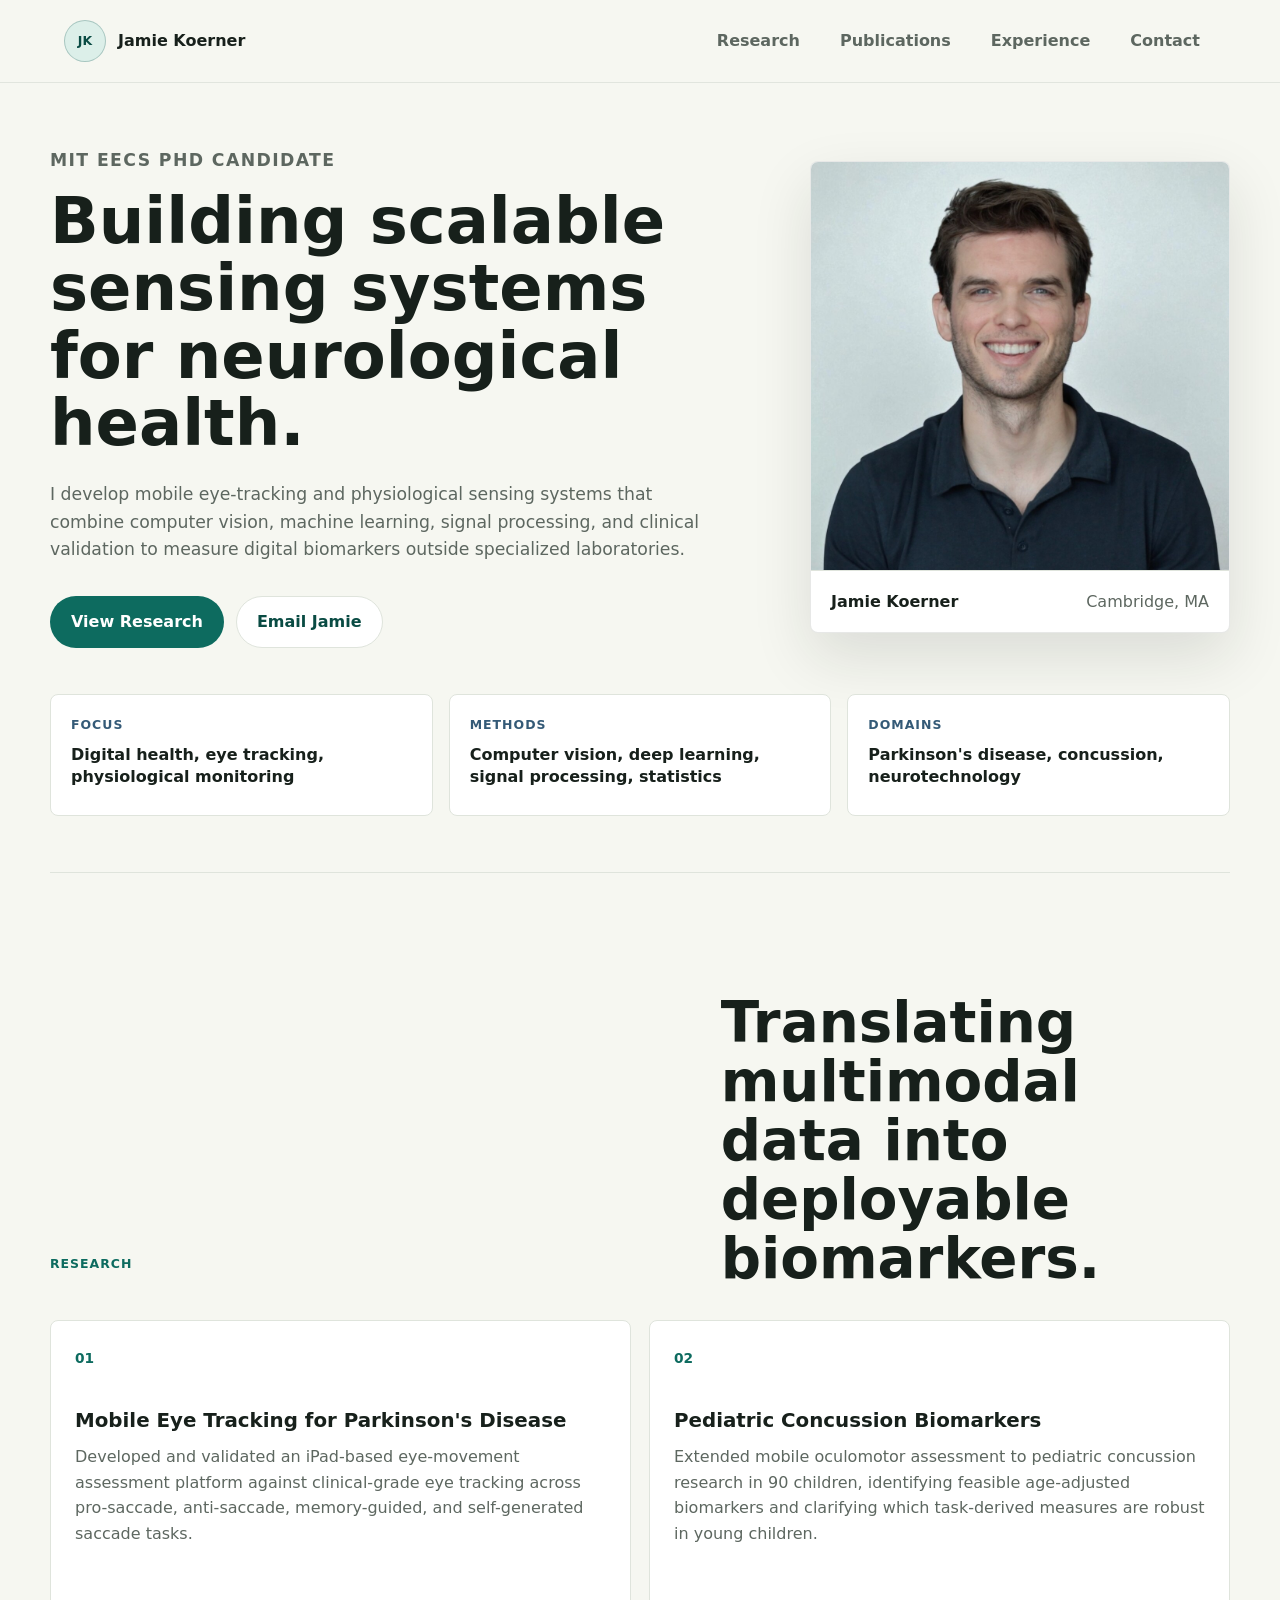
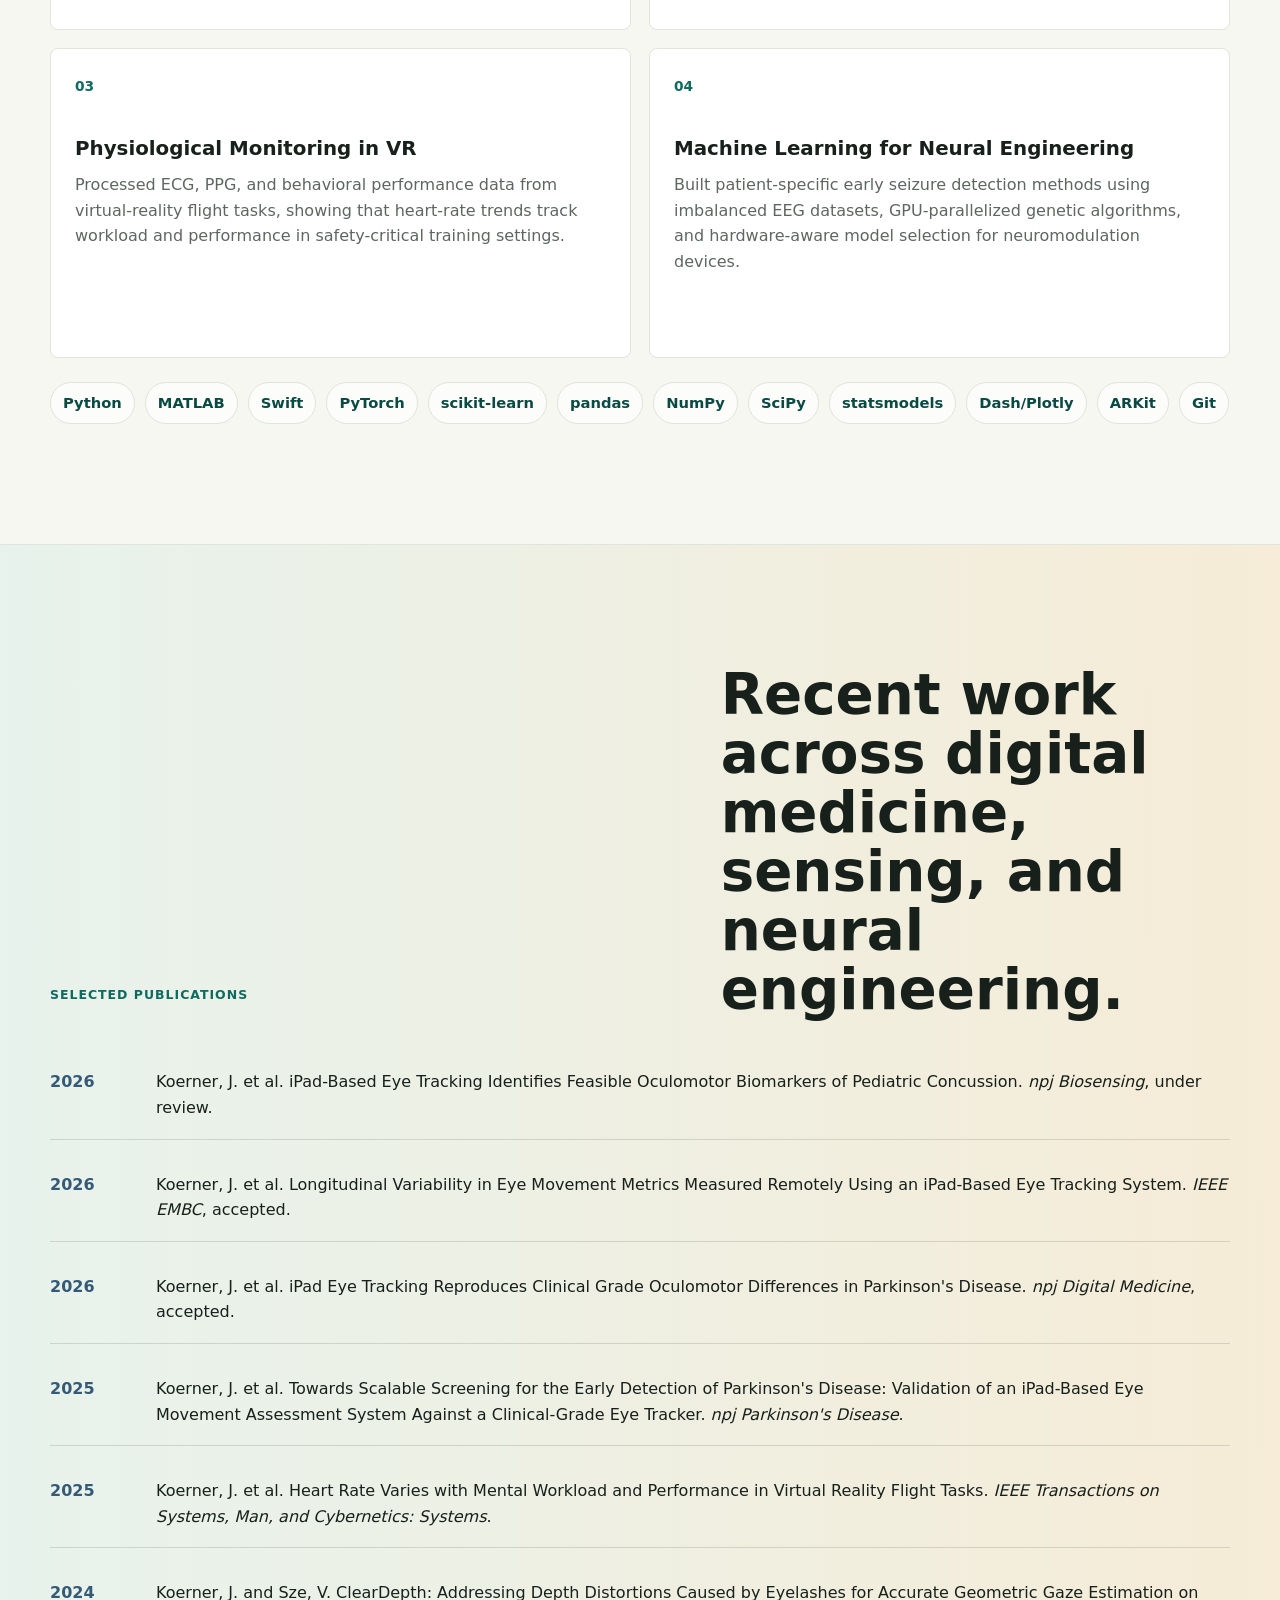
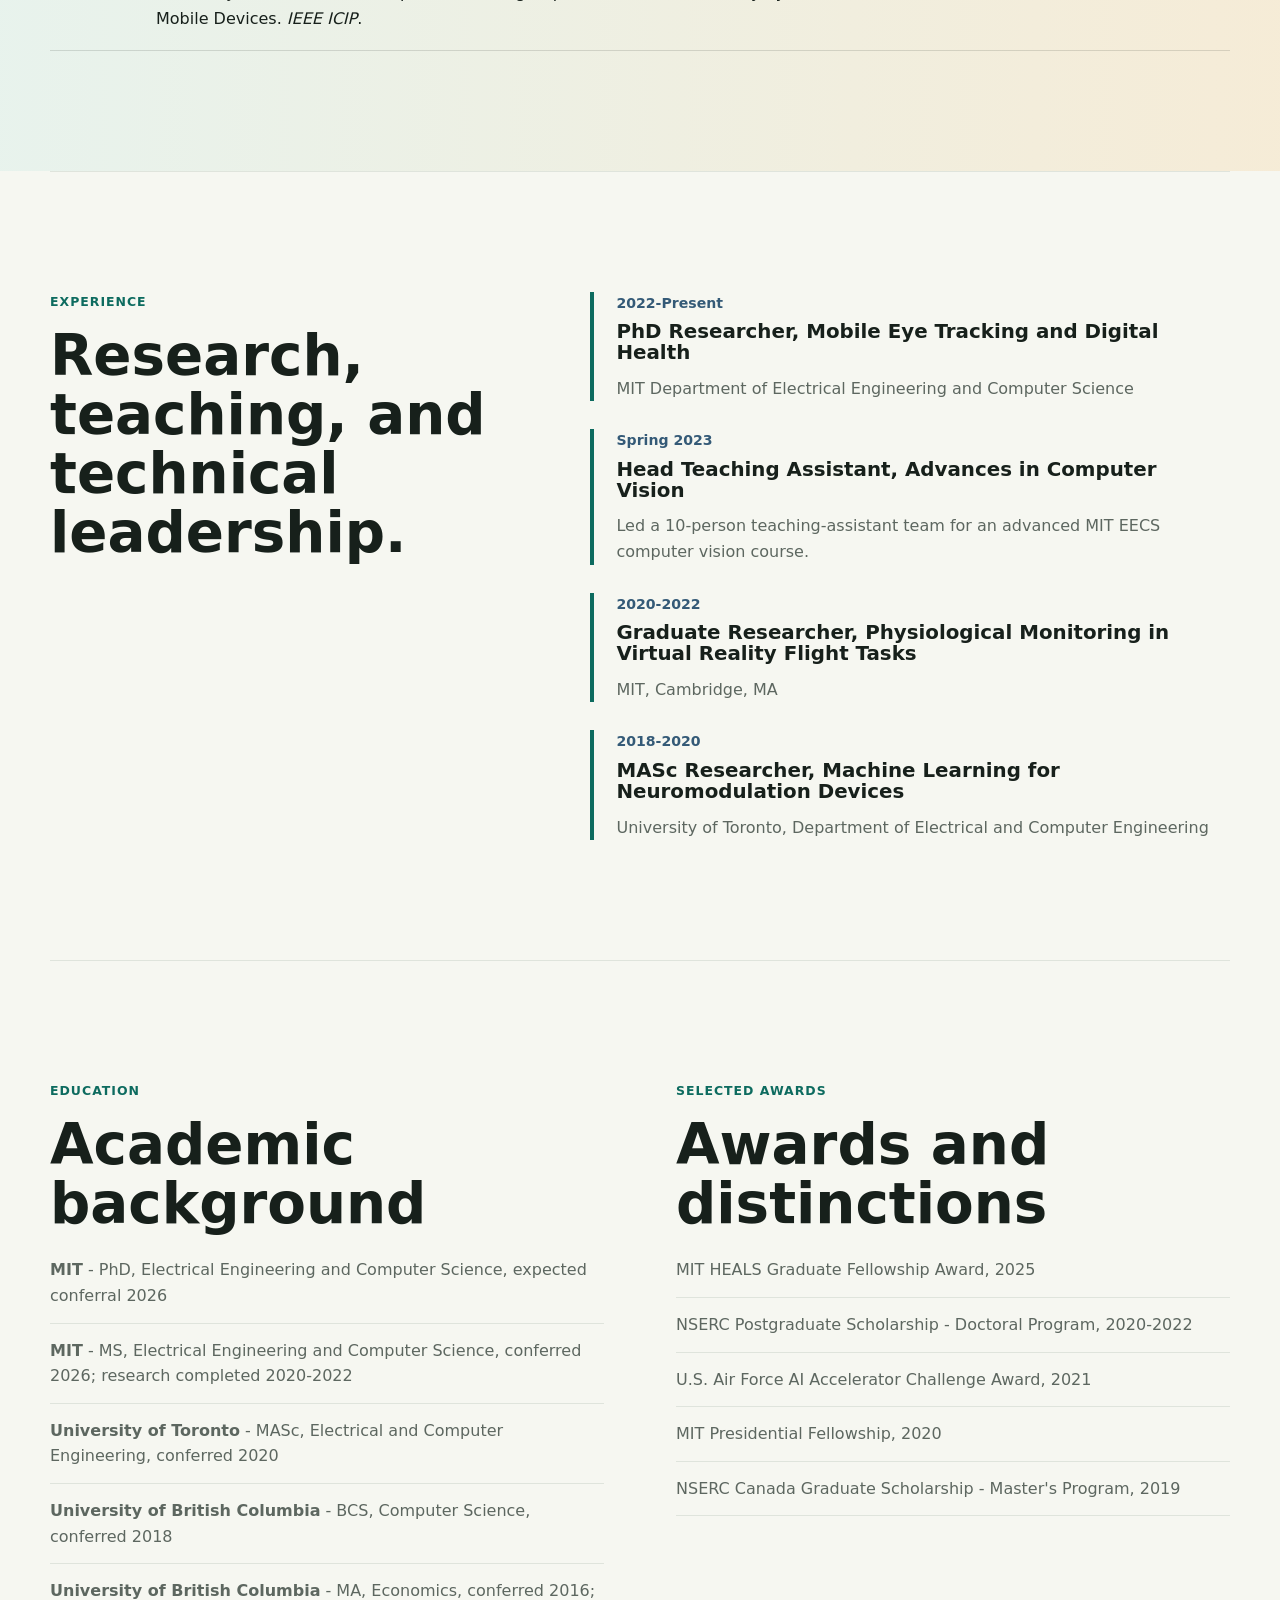
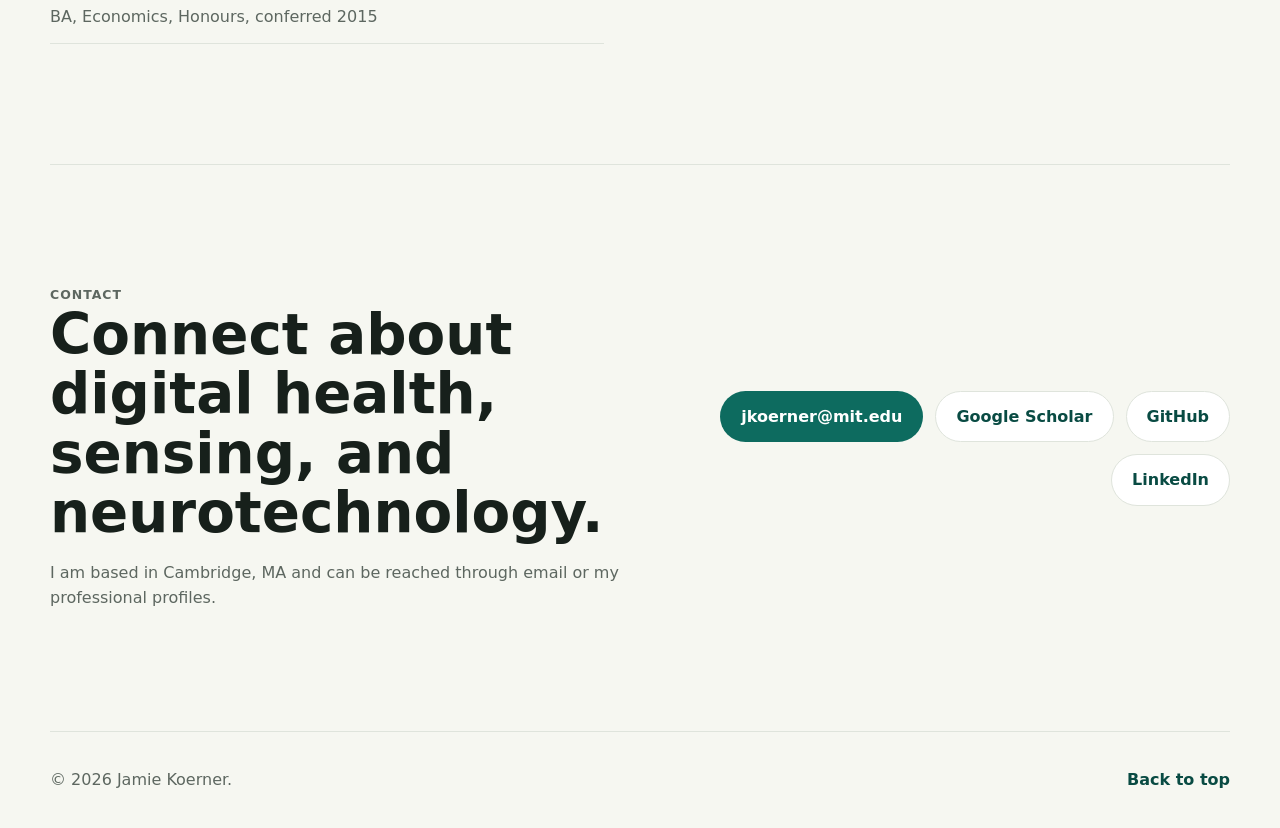
==== index.html @ 3d462d80 "Create personal research website" ====
<!doctype html>
<html lang="en">
  <head>
    <meta charset="utf-8">
    <meta name="viewport" content="width=device-width, initial-scale=1">
    <meta
      name="description"
      content="Jamie Koerner is an MIT EECS PhD candidate developing mobile eye-tracking, physiological sensing, and machine-learning systems for digital health."
    >
    <title>Jamie Koerner | MIT EECS PhD Candidate</title>
    <link rel="stylesheet" href="styles.css">
  </head>
  <body>
    <header class="site-header">
      <a class="brand" href="#home" aria-label="Go to homepage">
        <span class="brand-mark" aria-hidden="true">JK</span>
        <span>Jamie Koerner</span>
      </a>

      <button class="menu-toggle" type="button" aria-expanded="false" aria-controls="site-nav">
        <span class="sr-only">Open navigation</span>
        <span></span>
        <span></span>
        <span></span>
      </button>

      <nav class="site-nav" id="site-nav" aria-label="Main navigation">
        <a href="#research">Research</a>
        <a href="#publications">Publications</a>
        <a href="#experience">Experience</a>
        <a href="#contact">Contact</a>
      </nav>
    </header>

    <main id="home">
      <section class="hero" aria-labelledby="hero-title">
        <div class="hero-copy">
          <p class="eyebrow">MIT EECS PhD candidate</p>
          <h1 id="hero-title">Building scalable sensing systems for neurological health.</h1>
          <p>
            I develop mobile eye-tracking and physiological sensing systems that combine
            computer vision, machine learning, signal processing, and clinical validation
            to measure digital biomarkers outside specialized laboratories.
          </p>
          <div class="hero-actions" aria-label="Primary actions">
            <a class="button primary" href="#research">View Research</a>
            <a class="button secondary" href="mailto:jkoerner@mit.edu">Email Jamie</a>
          </div>
        </div>

        <figure class="portrait-panel">
          <img src="assets/jamie-koerner.jpg" alt="Professional headshot of Jamie Koerner">
          <figcaption>
            <strong>Jamie Koerner</strong>
            <span>Cambridge, MA</span>
          </figcaption>
        </figure>
      </section>

      <section class="quick-profile" aria-label="Professional profile summary">
        <article>
          <span>Focus</span>
          <strong>Digital health, eye tracking, physiological monitoring</strong>
        </article>
        <article>
          <span>Methods</span>
          <strong>Computer vision, deep learning, signal processing, statistics</strong>
        </article>
        <article>
          <span>Domains</span>
          <strong>Parkinson's disease, concussion, neurotechnology</strong>
        </article>
      </section>

      <section class="section" id="research" aria-labelledby="research-title">
        <div class="section-heading">
          <p class="eyebrow">Research</p>
          <h2 id="research-title">Translating multimodal data into deployable biomarkers.</h2>
        </div>

        <div class="focus-grid">
          <article class="focus-card">
            <span class="card-number">01</span>
            <h3>Mobile Eye Tracking for Parkinson's Disease</h3>
            <p>
              Developed and validated an iPad-based eye-movement assessment platform
              against clinical-grade eye tracking across pro-saccade, anti-saccade,
              memory-guided, and self-generated saccade tasks.
            </p>
          </article>

          <article class="focus-card">
            <span class="card-number">02</span>
            <h3>Pediatric Concussion Biomarkers</h3>
            <p>
              Extended mobile oculomotor assessment to pediatric concussion research in
              90 children, identifying feasible age-adjusted biomarkers and clarifying
              which task-derived measures are robust in young children.
            </p>
          </article>

          <article class="focus-card">
            <span class="card-number">03</span>
            <h3>Physiological Monitoring in VR</h3>
            <p>
              Processed ECG, PPG, and behavioral performance data from virtual-reality
              flight tasks, showing that heart-rate trends track workload and performance
              in safety-critical training settings.
            </p>
          </article>

          <article class="focus-card">
            <span class="card-number">04</span>
            <h3>Machine Learning for Neural Engineering</h3>
            <p>
              Built patient-specific early seizure detection methods using imbalanced EEG
              datasets, GPU-parallelized genetic algorithms, and hardware-aware model
              selection for neuromodulation devices.
            </p>
          </article>
        </div>

        <div class="skill-cloud" aria-label="Technical skills">
          <span>Python</span>
          <span>MATLAB</span>
          <span>Swift</span>
          <span>PyTorch</span>
          <span>scikit-learn</span>
          <span>pandas</span>
          <span>NumPy</span>
          <span>SciPy</span>
          <span>statsmodels</span>
          <span>Dash/Plotly</span>
          <span>ARKit</span>
          <span>Git</span>
        </div>
      </section>

      <section class="section publications" id="publications" aria-labelledby="publications-title">
        <div class="section-heading">
          <p class="eyebrow">Selected publications</p>
          <h2 id="publications-title">Recent work across digital medicine, sensing, and neural engineering.</h2>
        </div>

        <ol class="publication-list">
          <li>
            <span>2026</span>
            <p>
              Koerner, J. et al. iPad-Based Eye Tracking Identifies Feasible Oculomotor
              Biomarkers of Pediatric Concussion. <em>npj Biosensing</em>, under review.
            </p>
          </li>
          <li>
            <span>2026</span>
            <p>
              Koerner, J. et al. Longitudinal Variability in Eye Movement Metrics Measured
              Remotely Using an iPad-Based Eye Tracking System. <em>IEEE EMBC</em>, accepted.
            </p>
          </li>
          <li>
            <span>2026</span>
            <p>
              Koerner, J. et al. iPad Eye Tracking Reproduces Clinical Grade Oculomotor
              Differences in Parkinson's Disease. <em>npj Digital Medicine</em>, accepted.
            </p>
          </li>
          <li>
            <span>2025</span>
            <p>
              Koerner, J. et al. Towards Scalable Screening for the Early Detection of
              Parkinson's Disease: Validation of an iPad-Based Eye Movement Assessment
              System Against a Clinical-Grade Eye Tracker. <em>npj Parkinson's Disease</em>.
            </p>
          </li>
          <li>
            <span>2025</span>
            <p>
              Koerner, J. et al. Heart Rate Varies with Mental Workload and Performance in
              Virtual Reality Flight Tasks. <em>IEEE Transactions on Systems, Man, and
              Cybernetics: Systems</em>.
            </p>
          </li>
          <li>
            <span>2024</span>
            <p>
              Koerner, J. and Sze, V. ClearDepth: Addressing Depth Distortions Caused by
              Eyelashes for Accurate Geometric Gaze Estimation on Mobile Devices.
              <em>IEEE ICIP</em>.
            </p>
          </li>
        </ol>
      </section>

      <section class="section split" id="experience" aria-labelledby="experience-title">
        <div>
          <p class="eyebrow">Experience</p>
          <h2 id="experience-title">Research, teaching, and technical leadership.</h2>
        </div>

        <div class="timeline">
          <article class="timeline-item">
            <span>2022-Present</span>
            <h3>PhD Researcher, Mobile Eye Tracking and Digital Health</h3>
            <p>MIT Department of Electrical Engineering and Computer Science</p>
          </article>

          <article class="timeline-item">
            <span>Spring 2023</span>
            <h3>Head Teaching Assistant, Advances in Computer Vision</h3>
            <p>Led a 10-person teaching-assistant team for an advanced MIT EECS computer vision course.</p>
          </article>

          <article class="timeline-item">
            <span>2020-2022</span>
            <h3>Graduate Researcher, Physiological Monitoring in Virtual Reality Flight Tasks</h3>
            <p>MIT, Cambridge, MA</p>
          </article>

          <article class="timeline-item">
            <span>2018-2020</span>
            <h3>MASc Researcher, Machine Learning for Neuromodulation Devices</h3>
            <p>University of Toronto, Department of Electrical and Computer Engineering</p>
          </article>
        </div>
      </section>

      <section class="section education-awards" aria-labelledby="education-title">
        <div>
          <p class="eyebrow">Education</p>
          <h2 id="education-title">Academic background</h2>
          <ul class="clean-list">
            <li><strong>MIT</strong> - PhD, Electrical Engineering and Computer Science, expected conferral 2026</li>
            <li><strong>MIT</strong> - MS, Electrical Engineering and Computer Science, conferred 2026; research completed 2020-2022</li>
            <li><strong>University of Toronto</strong> - MASc, Electrical and Computer Engineering, conferred 2020</li>
            <li><strong>University of British Columbia</strong> - BCS, Computer Science, conferred 2018</li>
            <li><strong>University of British Columbia</strong> - MA, Economics, conferred 2016; BA, Economics, Honours, conferred 2015</li>
          </ul>
        </div>

        <div>
          <p class="eyebrow">Selected awards</p>
          <h2>Awards and distinctions</h2>
          <ul class="clean-list">
            <li>MIT HEALS Graduate Fellowship Award, 2025</li>
            <li>NSERC Postgraduate Scholarship - Doctoral Program, 2020-2022</li>
            <li>U.S. Air Force AI Accelerator Challenge Award, 2021</li>
            <li>MIT Presidential Fellowship, 2020</li>
            <li>NSERC Canada Graduate Scholarship - Master's Program, 2019</li>
          </ul>
        </div>
      </section>

      <section class="section contact-panel" id="contact" aria-labelledby="contact-title">
        <div>
          <p class="eyebrow">Contact</p>
          <h2 id="contact-title">Connect about digital health, sensing, and neurotechnology.</h2>
          <p>
            I am based in Cambridge, MA and can be reached through email or my professional
            profiles.
          </p>
        </div>

        <div class="contact-links" aria-label="Contact links">
          <a class="button primary" href="mailto:jkoerner@mit.edu">jkoerner@mit.edu</a>
          <a class="button secondary" href="https://scholar.google.com/citations?user=Gj6A7SMAAAAJ" rel="noreferrer">Google Scholar</a>
          <a class="button secondary" href="https://github.com/jamiekoe" rel="noreferrer">GitHub</a>
          <a class="button secondary" href="https://www.linkedin.com/in/jamie-koerner" rel="noreferrer">LinkedIn</a>
        </div>
      </section>
    </main>

    <footer class="site-footer">
      <p>&copy; <span id="year"></span> Jamie Koerner.</p>
      <a href="#home">Back to top</a>
    </footer>

    <script src="script.js"></script>
  </body>
</html>
---- styles.css ----
:root {
  color-scheme: light;
  --bg: #f6f7f1;
  --surface: #ffffff;
  --ink: #17201b;
  --muted: #5d6760;
  --line: #dfe4dc;
  --accent: #0d6b5f;
  --accent-strong: #094b43;
  --accent-soft: #dcefe9;
  --warm: #f4b860;
  --blue: #345a77;
  --shadow: 0 24px 60px rgba(23, 32, 27, 0.12);
  font-family:
    Inter, ui-sans-serif, system-ui, -apple-system, BlinkMacSystemFont, "Segoe UI",
    sans-serif;
}

* {
  box-sizing: border-box;
}

html {
  scroll-behavior: smooth;
}

body {
  margin: 0;
  background: var(--bg);
  color: var(--ink);
  font-size: 16px;
  line-height: 1.6;
}

body.nav-open {
  overflow: hidden;
}

a {
  color: inherit;
  text-decoration: none;
}

img {
  display: block;
  max-width: 100%;
}

.sr-only {
  position: absolute;
  width: 1px;
  height: 1px;
  padding: 0;
  overflow: hidden;
  clip: rect(0, 0, 0, 0);
  white-space: nowrap;
  border: 0;
}

.site-header {
  position: sticky;
  top: 0;
  z-index: 20;
  display: flex;
  align-items: center;
  justify-content: space-between;
  gap: 24px;
  min-height: 76px;
  padding: 18px clamp(20px, 5vw, 64px);
  border-bottom: 1px solid rgba(223, 228, 220, 0.9);
  background: rgba(246, 247, 241, 0.92);
  backdrop-filter: blur(16px);
}

.brand,
.site-nav,
.hero-actions,
.site-footer,
.contact-links,
.quick-profile {
  display: flex;
  align-items: center;
}

.brand {
  gap: 12px;
  font-weight: 800;
}

.brand-mark {
  display: inline-grid;
  width: 42px;
  height: 42px;
  place-items: center;
  border: 1px solid rgba(9, 75, 67, 0.25);
  border-radius: 50%;
  background: var(--accent-soft);
  color: var(--accent-strong);
  font-size: 0.78rem;
  letter-spacing: 0;
}

.site-nav {
  gap: 8px;
}

.site-nav a {
  min-width: 92px;
  border-radius: 999px;
  padding: 10px 16px;
  color: var(--muted);
  font-weight: 700;
  text-align: center;
  transition:
    background 180ms ease,
    color 180ms ease;
}

.site-nav a:hover,
.site-nav a:focus-visible {
  background: var(--accent-soft);
  color: var(--accent-strong);
  outline: none;
}

.menu-toggle {
  display: none;
  width: 44px;
  height: 44px;
  border: 1px solid var(--line);
  border-radius: 50%;
  background: var(--surface);
  cursor: pointer;
}

.menu-toggle span:not(.sr-only) {
  display: block;
  width: 18px;
  height: 2px;
  margin: 4px auto;
  border-radius: 999px;
  background: var(--ink);
}

main {
  width: min(1180px, calc(100% - 40px));
  margin: 0 auto;
}

.hero {
  display: grid;
  grid-template-columns: minmax(0, 1.18fr) minmax(260px, 420px);
  gap: clamp(28px, 5vw, 72px);
  align-items: center;
  padding: clamp(34px, 5vw, 64px) 0 clamp(28px, 4vw, 46px);
}

.hero-copy {
  max-width: 740px;
}

.eyebrow {
  margin: 0 0 14px;
  color: var(--accent);
  font-size: 0.78rem;
  font-weight: 800;
  letter-spacing: 0.08em;
  text-transform: uppercase;
}

h1,
h2,
h3,
p {
  margin-top: 0;
}

h1,
h2,
h3 {
  line-height: 1.05;
  letter-spacing: 0;
}

h1 {
  max-width: 14ch;
  margin-bottom: 24px;
  font-size: clamp(3rem, 5vw, 4.75rem);
}

h2 {
  max-width: 13ch;
  margin-bottom: 0;
  font-size: clamp(2rem, 4.4vw, 4.1rem);
}

h3 {
  margin-bottom: 12px;
  font-size: 1.24rem;
}

.hero p,
.contact-panel p,
.timeline-item p,
.focus-card p,
.clean-list {
  color: var(--muted);
}

.hero p {
  max-width: 660px;
  font-size: 1.08rem;
}

.hero-actions {
  flex-wrap: wrap;
  gap: 12px;
  margin-top: 32px;
}

.button {
  display: inline-flex;
  align-items: center;
  justify-content: center;
  min-height: 48px;
  border: 1px solid transparent;
  border-radius: 999px;
  padding: 12px 20px;
  font-weight: 800;
  transition:
    background 180ms ease,
    border-color 180ms ease,
    color 180ms ease,
    transform 180ms ease;
}

.button:hover,
.button:focus-visible {
  transform: translateY(-2px);
  outline: none;
}

.button.primary {
  background: var(--accent);
  color: #ffffff;
}

.button.primary:hover,
.button.primary:focus-visible {
  background: var(--accent-strong);
}

.button.secondary {
  border-color: var(--line);
  background: var(--surface);
  color: var(--accent-strong);
}

.portrait-panel {
  width: min(100%, 420px);
  margin: 0;
  overflow: hidden;
  justify-self: end;
  border: 1px solid rgba(23, 32, 27, 0.1);
  border-radius: 8px;
  background: var(--surface);
  box-shadow: var(--shadow);
}

.portrait-panel img {
  width: 100%;
  aspect-ratio: 4 / 3.9;
  object-fit: cover;
  object-position: center 38%;
}

.portrait-panel figcaption {
  display: flex;
  align-items: center;
  justify-content: space-between;
  gap: 18px;
  padding: 18px 20px;
  border-top: 1px solid var(--line);
}

.portrait-panel span {
  color: var(--muted);
}

.quick-profile {
  align-items: stretch;
  justify-content: space-between;
  gap: 16px;
  padding: 0 0 clamp(34px, 5vw, 56px);
}

.quick-profile article {
  flex: 1;
  min-height: 122px;
  border: 1px solid var(--line);
  border-radius: 8px;
  padding: 20px;
  background: var(--surface);
}

.quick-profile span {
  display: block;
  margin-bottom: 10px;
  color: var(--blue);
  font-size: 0.78rem;
  font-weight: 900;
  letter-spacing: 0.08em;
  text-transform: uppercase;
}

.quick-profile strong {
  display: block;
  line-height: 1.35;
}

.section {
  padding: clamp(64px, 10vw, 120px) 0;
  border-top: 1px solid var(--line);
}

.section-heading {
  display: flex;
  align-items: end;
  justify-content: space-between;
  gap: 32px;
  margin-bottom: 32px;
}

.focus-grid {
  display: grid;
  grid-template-columns: repeat(2, minmax(0, 1fr));
  gap: 18px;
}

.focus-card {
  min-height: 310px;
  border: 1px solid var(--line);
  border-radius: 8px;
  padding: 24px;
  background: var(--surface);
}

.card-number {
  display: inline-flex;
  margin-bottom: 42px;
  color: var(--accent);
  font-size: 0.86rem;
  font-weight: 900;
}

.skill-cloud {
  display: flex;
  flex-wrap: wrap;
  gap: 10px;
  margin-top: 24px;
}

.skill-cloud span {
  border: 1px solid var(--line);
  border-radius: 999px;
  padding: 8px 12px;
  background: rgba(255, 255, 255, 0.72);
  color: var(--accent-strong);
  font-size: 0.92rem;
  font-weight: 800;
}

.publications {
  background:
    linear-gradient(90deg, rgba(220, 239, 233, 0.55), rgba(244, 184, 96, 0.18));
  margin-inline: calc((100vw - min(1180px, calc(100vw - 40px))) / -2);
  padding-inline: calc((100vw - min(1180px, calc(100vw - 40px))) / 2);
}

.publication-list {
  display: grid;
  gap: 14px;
  margin: 0;
  padding: 0;
  list-style: none;
}

.publication-list li {
  display: grid;
  grid-template-columns: 86px minmax(0, 1fr);
  gap: 20px;
  border-bottom: 1px solid rgba(23, 32, 27, 0.14);
  padding: 18px 0;
}

.publication-list span {
  color: var(--blue);
  font-weight: 900;
}

.publication-list p {
  margin-bottom: 0;
}

.split {
  display: grid;
  grid-template-columns: 0.82fr 1.18fr;
  gap: clamp(28px, 8vw, 96px);
}

.timeline {
  display: grid;
  gap: 28px;
}

.timeline-item {
  border-left: 4px solid var(--accent);
  padding-left: 22px;
}

.timeline-item span {
  display: block;
  margin-bottom: 8px;
  color: var(--blue);
  font-size: 0.88rem;
  font-weight: 900;
}

.timeline-item p {
  margin-bottom: 0;
}

.education-awards {
  display: grid;
  grid-template-columns: repeat(2, minmax(0, 1fr));
  gap: clamp(28px, 6vw, 72px);
}

.education-awards h2 {
  margin-bottom: 24px;
}

.clean-list {
  display: grid;
  gap: 14px;
  margin: 0;
  padding: 0;
  list-style: none;
}

.clean-list li {
  border-bottom: 1px solid var(--line);
  padding-bottom: 14px;
}

.contact-panel {
  display: flex;
  align-items: center;
  justify-content: space-between;
  gap: 28px;
  border-bottom: 1px solid var(--line);
}

.contact-panel h2 {
  margin-bottom: 18px;
}

.contact-panel p {
  max-width: 640px;
  margin-bottom: 0;
}

.contact-links {
  flex-wrap: wrap;
  justify-content: flex-end;
  gap: 12px;
  min-width: 320px;
}

.site-footer {
  justify-content: space-between;
  gap: 20px;
  width: min(1180px, calc(100% - 40px));
  min-height: 96px;
  margin: 0 auto;
  color: var(--muted);
}

.site-footer p {
  margin: 0;
}

.site-footer a {
  font-weight: 800;
  color: var(--accent-strong);
}

.error-page {
  min-height: 72vh;
}

@media (max-width: 900px) {
  .menu-toggle {
    position: relative;
    z-index: 30;
    display: block;
  }

  .site-nav {
    position: fixed;
    inset: 76px 16px auto;
    z-index: 25;
    display: none;
    flex-direction: column;
    align-items: stretch;
    gap: 4px;
    border: 1px solid var(--line);
    border-radius: 8px;
    padding: 10px;
    background: var(--surface);
    box-shadow: var(--shadow);
  }

  .site-nav.is-open {
    display: flex;
  }

  .site-nav a {
    border-radius: 6px;
    text-align: left;
  }

  .hero,
  .split,
  .education-awards {
    grid-template-columns: 1fr;
  }

  .portrait-panel {
    justify-self: start;
    width: min(100%, 360px);
  }

  h1 {
    max-width: 13ch;
  }

  .quick-profile,
  .section-heading,
  .contact-panel {
    align-items: start;
    flex-direction: column;
  }

  .quick-profile article,
  .contact-links {
    width: 100%;
  }

  .contact-links {
    justify-content: flex-start;
    min-width: 0;
  }
}

@media (max-width: 640px) {
  .site-header {
    padding-inline: 18px;
  }

  .brand span:last-child {
    max-width: 180px;
    overflow: hidden;
    text-overflow: ellipsis;
    white-space: nowrap;
  }

  main,
  .site-footer {
    width: min(100% - 32px, 1180px);
  }

  .hero {
    padding-top: 34px;
  }

  h1 {
    font-size: clamp(2.65rem, 14vw, 4rem);
  }

  h2 {
    font-size: clamp(2rem, 11vw, 3rem);
  }

  .focus-grid,
  .publication-list li {
    grid-template-columns: 1fr;
  }

  .publication-list li {
    gap: 6px;
  }

  .hero-actions,
  .button,
  .site-footer {
    width: 100%;
  }

  .portrait-panel figcaption,
  .site-footer {
    align-items: start;
    flex-direction: column;
    justify-content: center;
  }
}
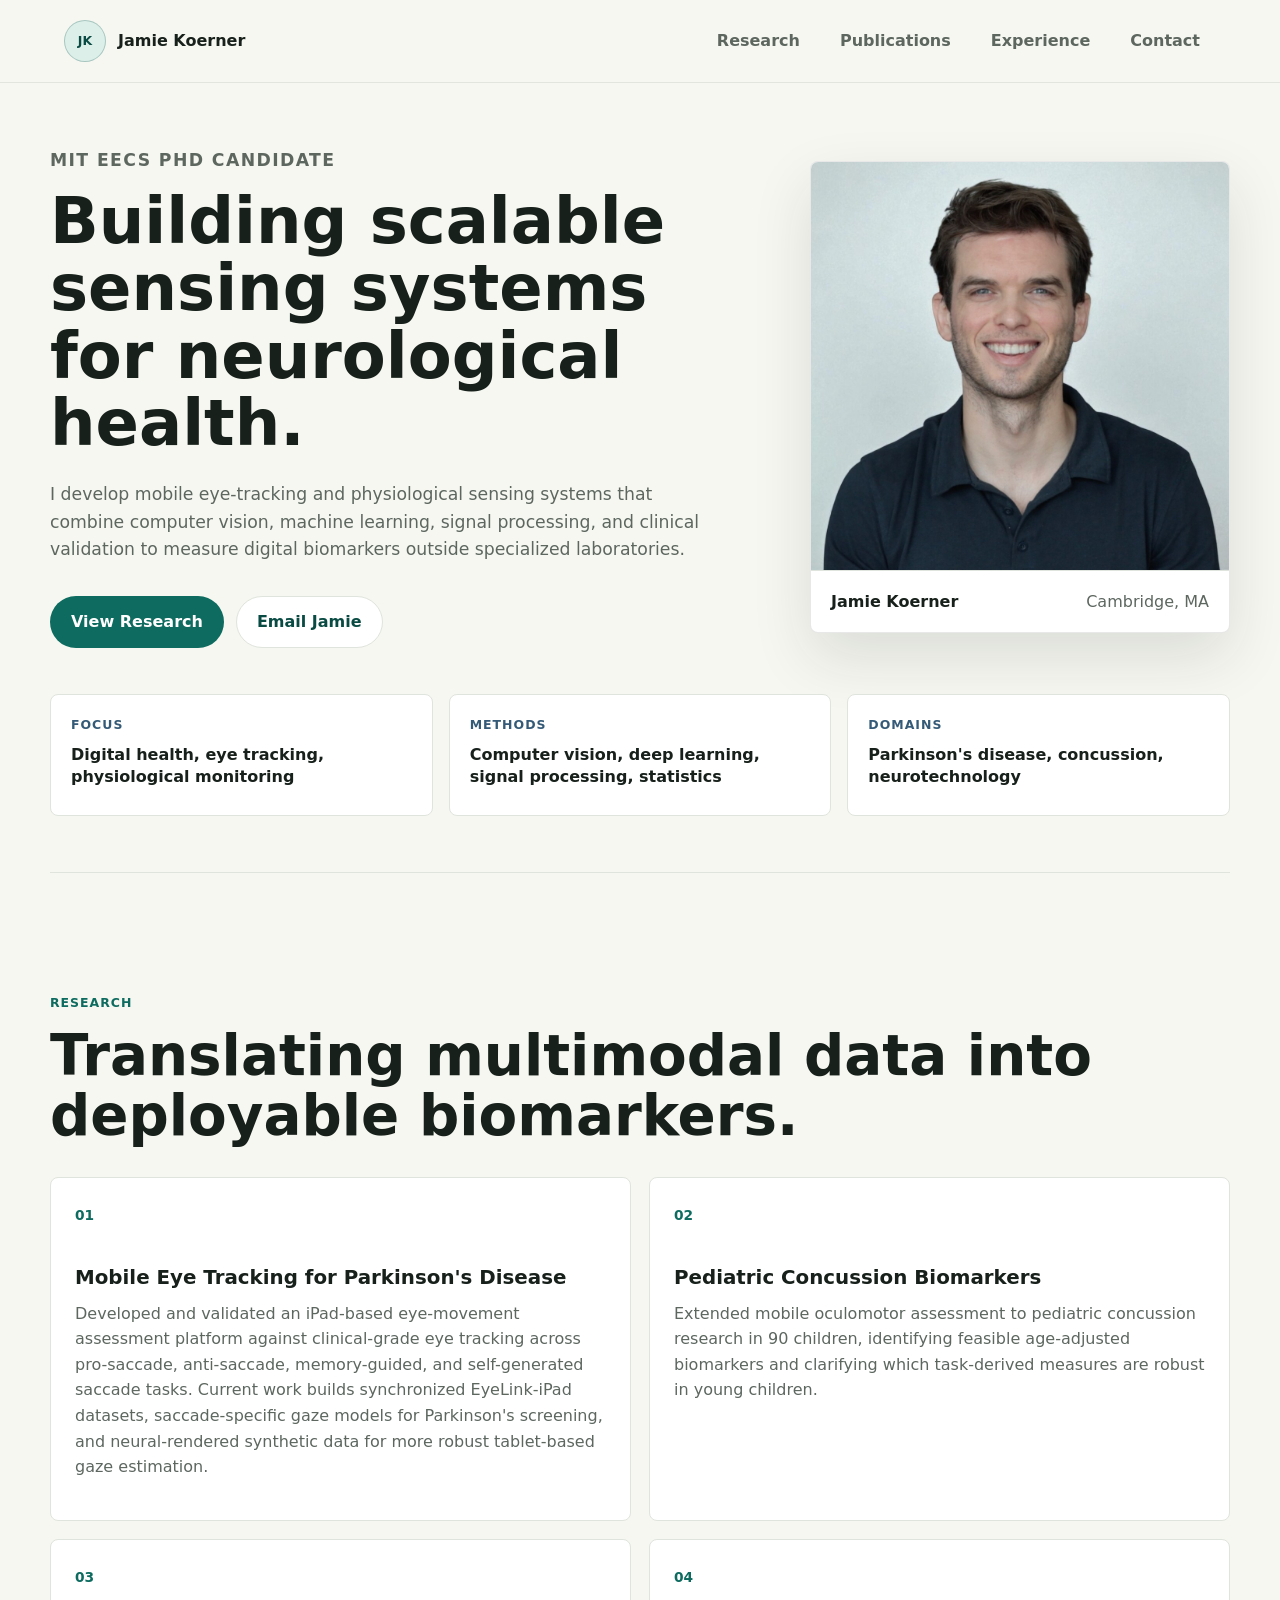
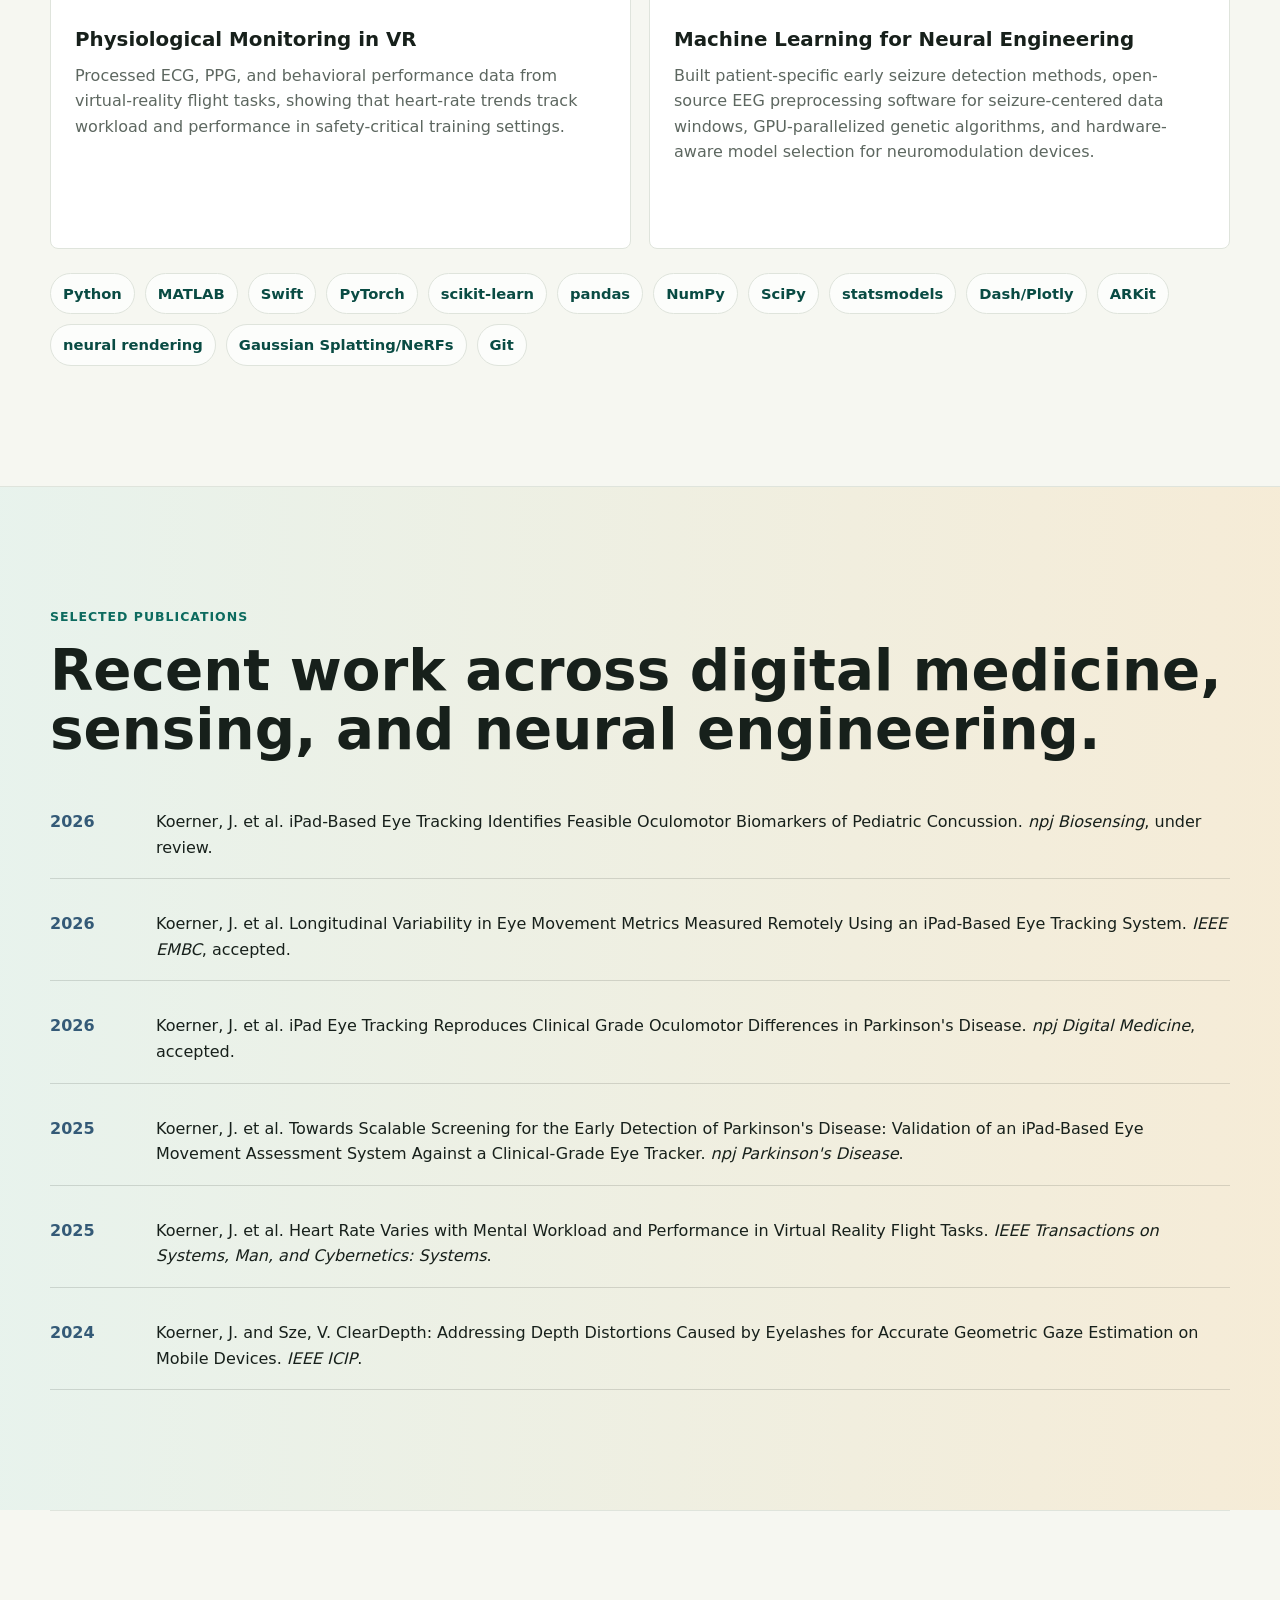
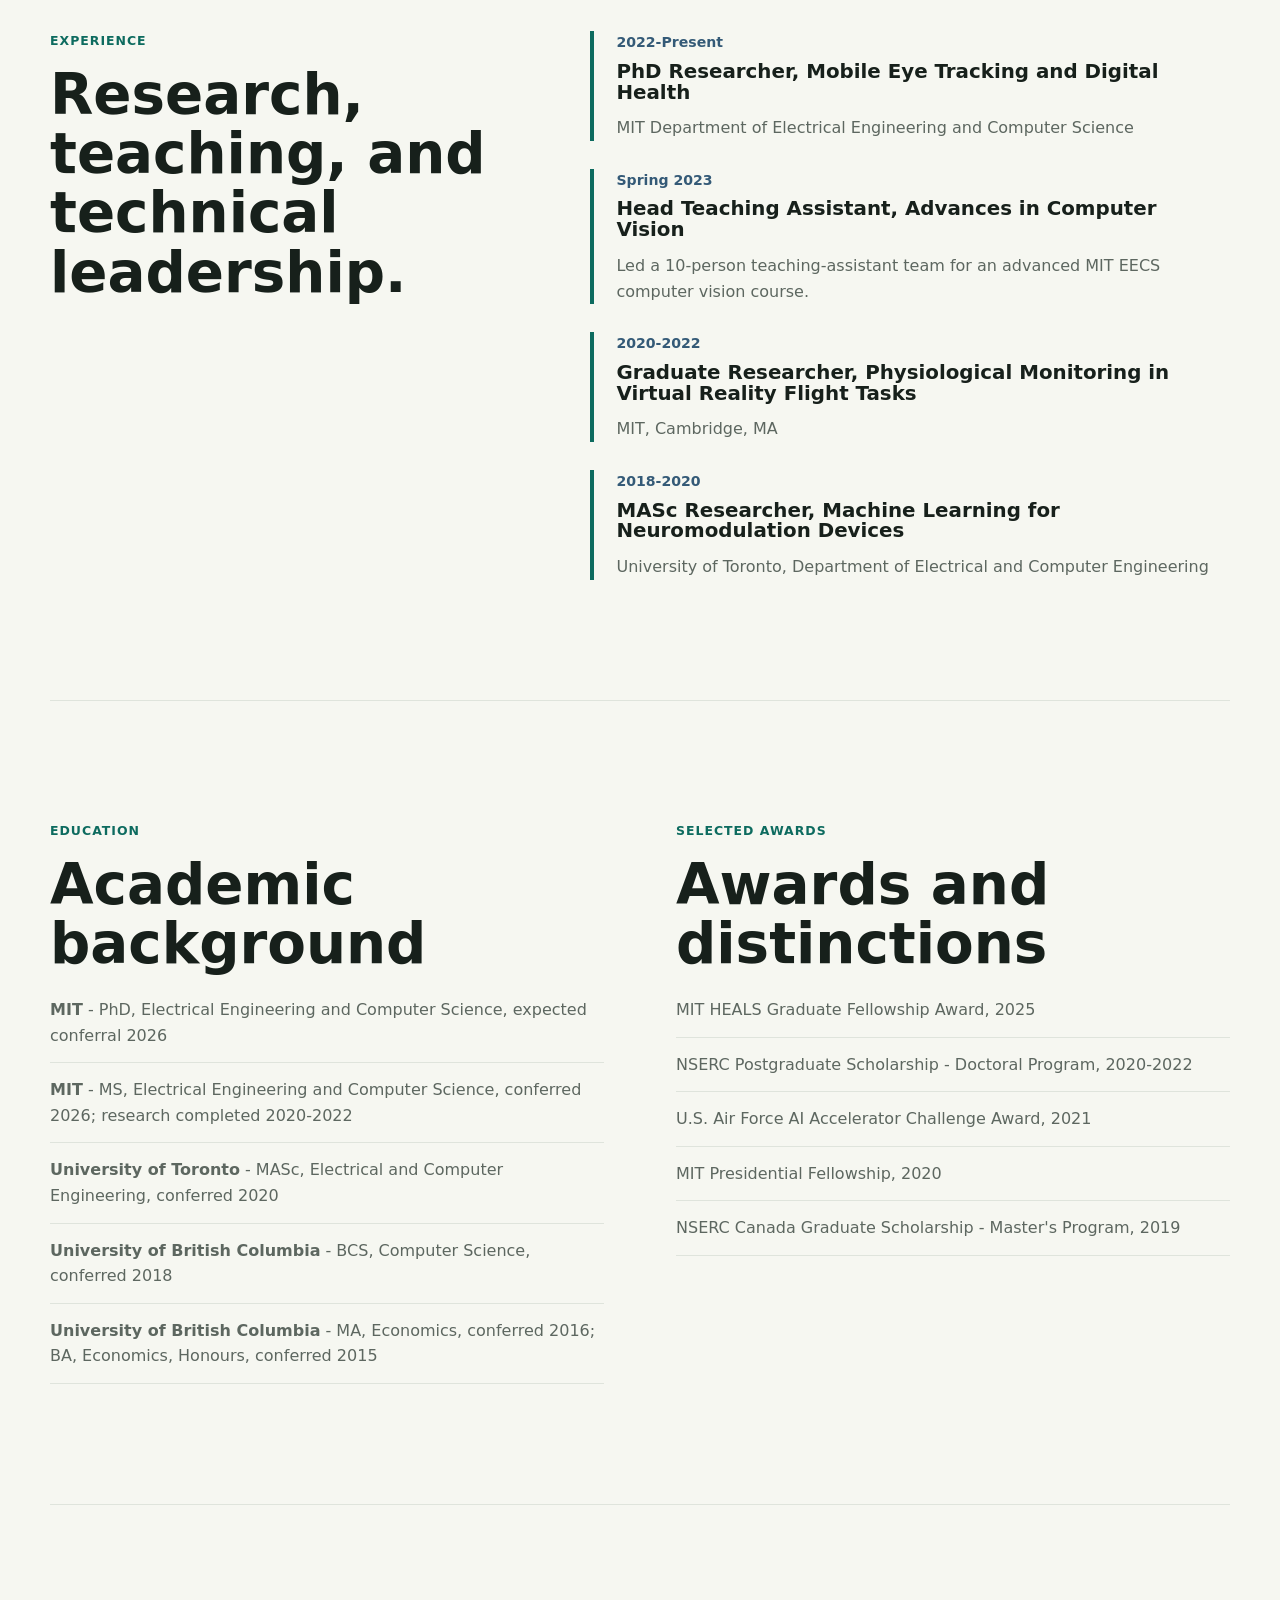
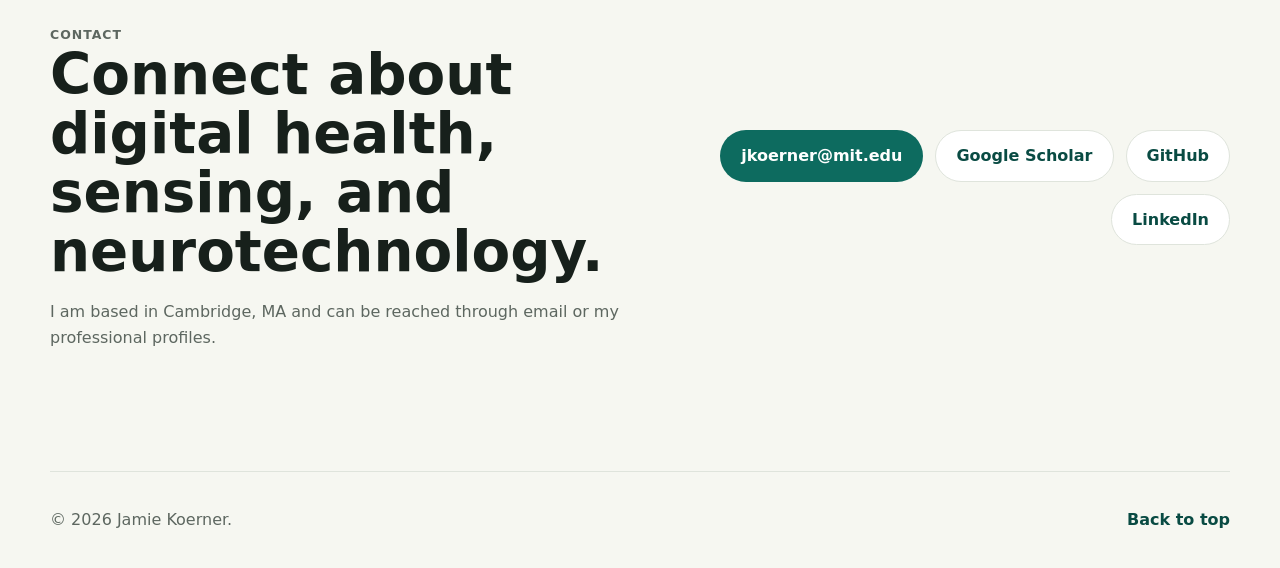
==== commit 395333c6: "Update research profile details" ====
--- a/index.html
+++ b/index.html
@@ -85,7 +85,10 @@
             <p>
               Developed and validated an iPad-based eye-movement assessment platform
               against clinical-grade eye tracking across pro-saccade, anti-saccade,
-              memory-guided, and self-generated saccade tasks.
+              memory-guided, and self-generated saccade tasks. Current work builds
+              synchronized EyeLink-iPad datasets, saccade-specific gaze models for
+              Parkinson's screening, and neural-rendered synthetic data for more robust
+              tablet-based gaze estimation.
             </p>
           </article>
 
@@ -113,9 +116,10 @@
             <span class="card-number">04</span>
             <h3>Machine Learning for Neural Engineering</h3>
             <p>
-              Built patient-specific early seizure detection methods using imbalanced EEG
-              datasets, GPU-parallelized genetic algorithms, and hardware-aware model
-              selection for neuromodulation devices.
+              Built patient-specific early seizure detection methods, open-source EEG
+              preprocessing software for seizure-centered data windows, GPU-parallelized
+              genetic algorithms, and hardware-aware model selection for neuromodulation
+              devices.
             </p>
           </article>
         </div>
@@ -132,6 +136,8 @@
           <span>statsmodels</span>
           <span>Dash/Plotly</span>
           <span>ARKit</span>
+          <span>neural rendering</span>
+          <span>Gaussian Splatting/NeRFs</span>
           <span>Git</span>
         </div>
       </section>
--- a/styles.css
+++ b/styles.css
@@ -324,11 +324,11 @@
 }
 
 .section-heading {
-  display: flex;
-  align-items: end;
-  justify-content: space-between;
-  gap: 32px;
   margin-bottom: 32px;
+}
+
+.section-heading h2 {
+  max-width: none;
 }
 
 .focus-grid {
